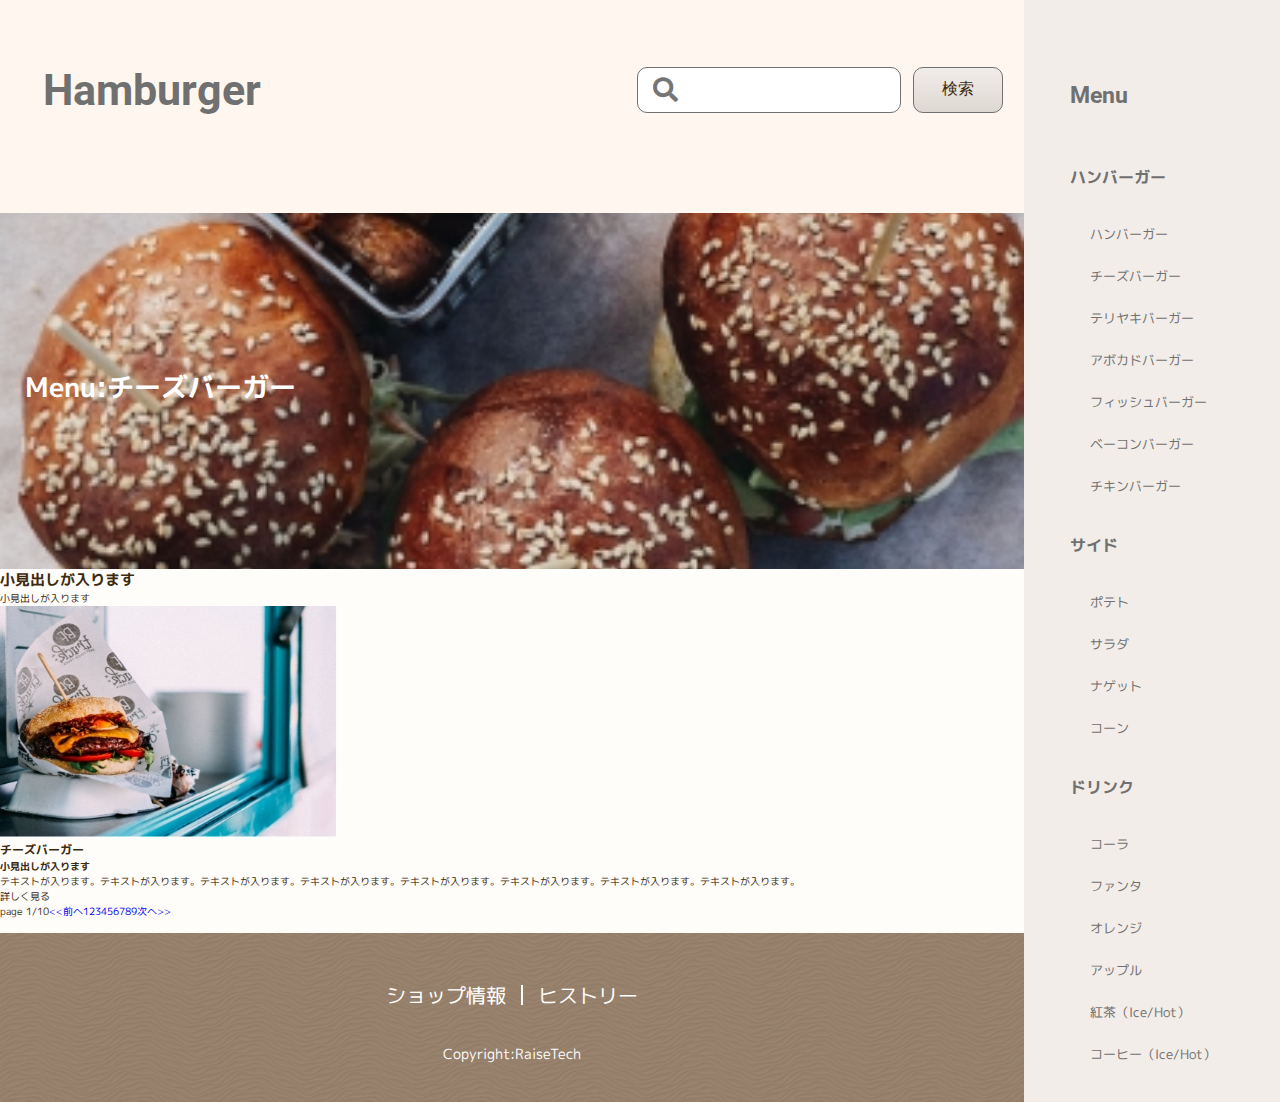
==== archive.html @ 94055959 "rename" ====
<!DOCTYPE html>
<html lang="ja">
<head>
  <meta charset="UTF-8">
  <meta name="viewport" content="width=device-width, initial-scale=1.0">
  <title>HAMBURGER SHOP</title>
  <meta name="description" content="沖縄の海を見ながら食べるハンバーガー。こだわりのバンズと野菜、肉本来の旨味を追求した究極のパティ。「おいしい」を「おいしい」で挟む幸せ。">
  <link href="https://fonts.googleapis.com/css2?family=M+PLUS+1p:wght@400;700&family=Roboto:wght@700&display=swap" rel="stylesheet">
  <link rel="stylesheet" href="https://use.fontawesome.com/releases/v5.15.4/css/all.css" rel="stylesheet">
  <link rel="stylesheet" href="/css/style.css">
</head>
<body class="archive l-body">
  <header class="l-header p-header">
    <button class="c-headline js-menubtn">Menu</button>
    <div class="c-wrapper">
      <h1 class="c-headline"><a class="c-link" href="#">Hamburger</a></h1>
      <form class="p-search" action="#" method="POST">
        <input class="c-searchbox--icon" type="search" name="search" placeholder="">
        <input class="c-btn--search" type="submit" name="submit" value="検索">
      </form><!-- /p-search -->
    </div>
  </header>
  <main class="l-main p-main">
    <div class="p-hero--archive">
      <h1 class="c-headline">Menu:<span>チーズバーガー</span></h1>
    </div><!-- /p-hero--home -->
    <article class="p-main__body--archive">
      <h2 class="p-main__body__headline">小見出しが入ります</h2>
      <p class="p-main__body__txt">小見出しが入ります</p>
      <ul class="p-archive">
        

        <!-- ----------------------------------カード構成の検討--------------------------------------------------- -->
        <li class="p-archive__list">
          <figure class="l-card p-card">
            <img src="/images/card.jpg" alt="チーズバーガー" class="c-img">
            <div class="p-card__body">
              <h3 class="p-card__body__headline">チーズバーガー</h3>
              <h4 class="p-card__body__subheadline">小見出しが入ります</h4>
              <figcaption class="p-card__body__txt">テキストが入ります。テキストが入ります。テキストが入ります。テキストが入ります。テキストが入ります。テキストが入ります。テキストが入ります。テキストが入ります。</figcaption>
            </div><!-- /p-card__body -->
            <button class="c-btn--detail">詳しく見る</button>
          </figure><!-- /l-card p-card -->
        </li><!-- /p-archive__list -->
        <!-- ---------------------------------/カード構成の検討--------------------------------------------------- -->


      </ul><!-- /p-archive -->


      <!-- --------------------------ページネーション構成の検討--------------------------------------------------- -->
      <ul class="c-pagination">
        <li class="c-pagination__current">page 1/10</li>
        <li class="c-pagination__list--mark"><a href="#" class="c-link"><<</a></li>
        <li class="c-pagination__list"><a href="#" class="c-link">前へ</a></li>
        <li class="c-pagination__list--number"><a href="#" class="c-link">1</a></li>
        <li class="c-pagination__list--number"><a href="#" class="c-link">2</a></li>
        <li class="c-pagination__list--number"><a href="#" class="c-link">3</a></li>
        <li class="c-pagination__list--number"><a href="#" class="c-link">4</a></li>
        <li class="c-pagination__list--number"><a href="#" class="c-link">5</a></li>
        <li class="c-pagination__list--number"><a href="#" class="c-link">6</a></li>
        <li class="c-pagination__list--number"><a href="#" class="c-link">7</a></li>
        <li class="c-pagination__list--number"><a href="#" class="c-link">8</a></li>
        <li class="c-pagination__list--number"><a href="#" class="c-link">9</a></li>
        <li class="c-pagination__list"><a href="#" class="c-link">次へ</a></li>
        <li class="c-pagination__list--mark"><a href="#" class="c-link">>></a></li>
      </ul><!-- /c-pagination -->
      <!-- -------------------------/ページネーション構成の検討--------------------------------------------------- -->


    </article><!-- /p-main__body--archive -->
  </main>
  <div class="c-overlay js-sidebar"></div>
  <aside class="l-sidebar p-sidebar js-sidebar">
    <button class="c-close js-menubtn"></button>
    <h2 class="c-headline">Menu</h2>
    <nav class="p-sidebar__nav">
      <ul class="p-gmenu">
        <li class="p-gmenu__list">
          <a class="c-link" href="#">ハンバーガー</a>
          <ul class="p-lmenu">
            <li class="p-lmenu__list"><a class="c-link" href="#">ハンバーガー</a></li>
            <li class="p-lmenu__list"><a class="c-link" href="#">チーズバーガー</a></li>
            <li class="p-lmenu__list"><a class="c-link" href="#">テリヤキバーガー</a></li>
            <li class="p-lmenu__list"><a class="c-link" href="#">アボカドバーガー</a></li>
            <li class="p-lmenu__list"><a class="c-link" href="#">フィッシュバーガー</a></li>
            <li class="p-lmenu__list"><a class="c-link" href="#">ベーコンバーガー</a></li>
            <li class="p-lmenu__list"><a class="c-link" href="#">チキンバーガー</a></li>
          </ul>
        </li><!-- /p-gmenu__list hamburger -->
        <li class="p-gmenu__list">
          <a class="c-link" href="#">サイド</a>
          <ul class="p-lmenu">
            <li class="p-lmenu__list"><a class="c-link" href="#">ポテト</a></li>
            <li class="p-lmenu__list"><a class="c-link" href="#">サラダ</a></li>
            <li class="p-lmenu__list"><a class="c-link" href="#">ナゲット</a></li>
            <li class="p-lmenu__list"><a class="c-link" href="#">コーン</a></li>
          </ul>
        </li><!-- /p-gmenu__list side menu -->
        <li class="p-gmenu__list">
          <a class="c-link" href="#">ドリンク</a>
          <ul class="p-lmenu">
            <li class="p-lmenu__list"><a class="c-link" href="#">コーラ</a></li>
            <li class="p-lmenu__list"><a class="c-link" href="#">ファンタ</a></li>
            <li class="p-lmenu__list"><a class="c-link" href="#">オレンジ</a></li>
            <li class="p-lmenu__list"><a class="c-link" href="#">アップル</a></li>
            <li class="p-lmenu__list"><a class="c-link" href="#">紅茶（Ice/Hot）</a></li>
            <li class="p-lmenu__list"><a class="c-link" href="#">コーヒー（Ice/Hot）</a></li>
          </ul>
        </li><!-- /p-gmenu__list drink -->
      </ul>
    </nav>
  </aside><!-- /l-sidebar p-sidebar -->
  <footer class="l-footer p-footer">
    <ul class="p-footer__menu">
      <li class="p-footer__menu__list"><a class="c-link" href="#">ショップ情報</a></li>
      <span class="c-line--vertical"></span>
      <li class="p-footer__menu__list"><a class="c-link" href="#">ヒストリー</a></li>
    </ul>
    <p class="c-copyright">Copyright:RaiseTech</p>
  </footer>
  <script src="/js/jquery.min.js"></script>
  <script src="/js/sidebar.js"></script>
</body>
</html>
---- css/style.css ----
@charset "UTF-8";
/* reset.scss */
/*!
 * ress.css • v4.0.0
 * MIT License
 * github.com/filipelinhares/ress
 */
/* # =================================================================
   # Global selectors
   # ================================================================= */
html {
  box-sizing: border-box;
  -webkit-text-size-adjust: 100%;
  /* Prevent adjustments of font size after orientation changes in iOS */
  word-break: normal;
  tab-size: 4;
}

*,
::before,
::after {
  background-repeat: no-repeat;
  /* Set `background-repeat: no-repeat` to all elements and pseudo elements */
  box-sizing: inherit;
}

::before,
::after {
  text-decoration: inherit;
  /* Inherit text-decoration and vertical align to ::before and ::after pseudo elements */
  vertical-align: inherit;
}

* {
  padding: 0;
  /* Reset `padding` and `margin` of all elements */
  margin: 0;
}

/* # =================================================================
     # General elements
     # ================================================================= */
hr {
  overflow: visible;
  /* Show the overflow in Edge and IE */
  height: 0;
  /* Add the correct box sizing in Firefox */
  color: inherit;
  /* Correct border color in Firefox. */
}

details,
main {
  display: block;
  /* Render the `main` element consistently in IE. */
}

summary {
  display: list-item;
  /* Add the correct display in all browsers */
}

small {
  font-size: 80%;
  /* Set font-size to 80% in `small` elements */
}

[hidden] {
  display: none;
  /* Add the correct display in IE */
}

abbr[title] {
  border-bottom: none;
  /* Remove the bottom border in Chrome 57 */
  /* Add the correct text decoration in Chrome, Edge, IE, Opera, and Safari */
  text-decoration: underline;
  text-decoration: underline dotted;
}

a {
  background-color: transparent;
  /* Remove the gray background on active links in IE 10 */
}

a:active,
a:hover {
  outline-width: 0;
  /* Remove the outline when hovering in all browsers */
}

code,
kbd,
pre,
samp {
  font-family: monospace, monospace;
  /* Specify the font family of code elements */
}

pre {
  font-size: 1em;
  /* Correct the odd `em` font sizing in all browsers */
}

b,
strong {
  font-weight: bolder;
  /* Add the correct font weight in Chrome, Edge, and Safari */
}

/* https://gist.github.com/unruthless/413930 */
sub,
sup {
  font-size: 75%;
  line-height: 0;
  position: relative;
  vertical-align: baseline;
}

sub {
  bottom: -0.25em;
}

sup {
  top: -0.5em;
}

table {
  border-color: inherit;
  /* Correct border color in all Chrome, Edge, and Safari. */
  text-indent: 0;
  /* Remove text indentation in Chrome, Edge, and Safari */
}

/* # =================================================================
     # Forms
     # ================================================================= */
input {
  border-radius: 0;
}

/* Replace pointer cursor in disabled elements */
[disabled] {
  cursor: default;
}

[type='number']::-webkit-inner-spin-button,
[type='number']::-webkit-outer-spin-button {
  height: auto;
  /* Correct the cursor style of increment and decrement buttons in Chrome */
}

[type='search'] {
  -webkit-appearance: textfield;
  /* Correct the odd appearance in Chrome and Safari */
  outline-offset: -2px;
  /* Correct the outline style in Safari */
}

[type='search']::-webkit-search-decoration {
  -webkit-appearance: none;
  /* Remove the inner padding in Chrome and Safari on macOS */
}

textarea {
  overflow: auto;
  /* Internet Explorer 11+ */
  resize: vertical;
  /* Specify textarea resizability */
}

button,
input,
optgroup,
select,
textarea {
  font: inherit;
  /* Specify font inheritance of form elements */
}

optgroup {
  font-weight: bold;
  /* Restore the font weight unset by the previous rule */
}

button {
  overflow: visible;
  /* Address `overflow` set to `hidden` in IE 8/9/10/11 */
}

button,
select {
  text-transform: none;
  /* Firefox 40+, Internet Explorer 11- */
}

/* Apply cursor pointer to button elements */
button,
[type='button'],
[type='reset'],
[type='submit'],
[role='button'] {
  cursor: pointer;
  color: inherit;
}

/* Remove inner padding and border in Firefox 4+ */
button::-moz-focus-inner,
[type='button']::-moz-focus-inner,
[type='reset']::-moz-focus-inner,
[type='submit']::-moz-focus-inner {
  border-style: none;
  padding: 0;
}

/* Replace focus style removed in the border reset above */
button:-moz-focusring,
[type='button']::-moz-focus-inner,
[type='reset']::-moz-focus-inner,
[type='submit']::-moz-focus-inner {
  outline: 1px dotted ButtonText;
}

button,
html [type='button'],
[type='reset'],
[type='submit'] {
  -webkit-appearance: button;
  /* Correct the inability to style clickable types in iOS */
}

/* Remove the default button styling in all browsers */
button,
input,
select,
textarea {
  background-color: transparent;
  border-style: none;
}

a:focus,
button:focus,
input:focus,
select:focus,
textarea:focus {
  outline-width: 0;
}

/* Style select like a standard input */
select {
  -moz-appearance: none;
  /* Firefox 36+ */
  -webkit-appearance: none;
  /* Chrome 41+ */
}

select::-ms-expand {
  display: none;
  /* Internet Explorer 11+ */
}

select::-ms-value {
  color: currentColor;
  /* Internet Explorer 11+ */
}

legend {
  border: 0;
  /* Correct `color` not being inherited in IE 8/9/10/11 */
  color: inherit;
  /* Correct the color inheritance from `fieldset` elements in IE */
  display: table;
  /* Correct the text wrapping in Edge and IE */
  max-width: 100%;
  /* Correct the text wrapping in Edge and IE */
  white-space: normal;
  /* Correct the text wrapping in Edge and IE */
  max-width: 100%;
  /* Correct the text wrapping in Edge 18- and IE */
}

::-webkit-file-upload-button {
  /* Correct the inability to style clickable types in iOS and Safari */
  -webkit-appearance: button;
  color: inherit;
  font: inherit;
  /* Change font properties to `inherit` in Chrome and Safari */
}

/* # =================================================================
     # Specify media element style
     # ================================================================= */
img {
  border-style: none;
  /* Remove border when inside `a` element in IE 8/9/10 */
}

/* Add the correct vertical alignment in Chrome, Firefox, and Opera */
progress {
  vertical-align: baseline;
}

/* # =================================================================
     # Accessibility
     # ================================================================= */
/* Specify the progress cursor of updating elements */
[aria-busy='true'] {
  cursor: progress;
}

/* Specify the pointer cursor of trigger elements */
[aria-controls] {
  cursor: pointer;
}

/* Specify the unstyled cursor of disabled, not-editable, or otherwise inoperable elements */
[aria-disabled='true'] {
  cursor: default;
}

/* variable.scss */
/* フォント　書体 */
/* フォント　太さ*/
/* フォント　サイズ */
/* カラー */
/* レスポンシブ設定　ブレークポイント */
/* レスポンシブ設定　スマホ最小幅　PC最大幅 */
/* レスポンシブ設定　リキッドレイアウト用 */
/* レイアウト　幅*/
/* 線　コンポーネント */
/* mixin.scss */
/* フォントサイズ設定　簡易化 */
/* レスポンシブ設定 */
/* base.scss */
html {
  font-size: 62.5%;
}

body {
  color: #3C2A10;
  font-family: "M PLUS 1p", sans-serif;
  font-weight: 400;
  overflow-x: hidden;
}

a {
  text-decoration: none;
}

li {
  list-style: none;
}

/* グリッド　レイアウト */
.l-body {
  display: grid;
  grid-template-rows: auto auto auto;
  grid-template-columns: minmax(375px, 100vw);
}

@media screen and (min-width: 768px) {
  .l-body {
    grid-template-columns: 100vw;
  }
}

@media screen and (min-width: 1201px) {
  .l-body {
    grid-template-columns: 80vw 20vw;
  }
}

/* ヘッダー　レイアウト */
.l-header {
  grid-row: 1/2;
  grid-column: 1/2;
}

/* メイン　レイアウト */
.l-main {
  grid-row: 2/3;
  grid-column: 1/2;
}

/* サイドバー　レイアウト */
@media screen and (min-width: 1201px) {
  .l-sidebar {
    grid-row: 1/4;
    grid-column: 2/3;
  }
}

/* フッター　レイアウト */
.l-footer {
  grid-row: 3/4;
  grid-column: 1/2;
}

/* レイアウト　コンポーネント */
.c-layout, .c-layout--2column {
  display: grid;
}

.c-layout--2column {
  grid-template-rows: 1fr 1fr;
  grid-template-columns: auto;
}

@media screen and (min-width: 768px) {
  .c-layout--2column {
    grid-template-rows: auto;
    grid-template-columns: 1fr 1fr;
  }
}

/* クローズボタン */
.c-close {
  width: 32px;
  height: 32px;
}

.c-close::before, .c-close::after {
  content: "";
  width: 32px;
  height: 4px;
  background-color: #707070;
  display: block;
  position: absolute;
}

.c-close::before {
  transform: rotate(45deg);
}

.c-close::after {
  transform: rotate(-45deg);
}

/* ボタン　コンポーネント */
.c-btn, .c-btn--search {
  border-radius: 10px;
  border: 1px solid #707070;
  display: block;
}

.c-btn--search {
  height: 46px;
  background: linear-gradient(#f2ede9 0%, #ded8d3 100%);
}

/* ヘッドライン　コンポーネント */
.c-headline, .c-headline--underline {
  font-weight: 700;
}

.c-headline--underline::after {
  content: "";
  background-color: #fff;
  display: block;
}

/* 検索フォーム入力エリア コンポーネント*/
.c-searchbox, .c-searchbox--icon {
  height: 46px;
  border-radius: 10px;
  background: #fff;
  border: 1px solid #707070;
  display: block;
}

.c-searchbox--icon {
  content: \f002;
  font-family: "Font Awesome 5 Free";
  font-weight: 700;
  font-size: 25px;
  padding-left: 15px;
}

/* link コンポーネント */
.c-link--block {
  display: block;
}

.c-link--inlineblock {
  display: inline-block;
}

/* 定義リスト　コンポーネント */
.c-definition__headline {
  font-weight: 700;
}

.c-definition__description {
  word-wrap: break-word;
}

/* 地図　コンポーネント */
.c-map {
  width: 100%;
  height: 100%;
}

/* 線　コンポーネント */
.c-line, .c-line--vertical {
  background-color: #fff;
}

.c-line--vertical {
  width: 2px;
  height: 20px;
}

/* コピーライト　コンポーネント */
.c-copyright {
  color: #fff;
  font-size: 1.4rem;
}

/* ページネーション　コンポーネント */
.c-pagination {
  display: flex;
}

/* ヘッダー プロジェクト */
.p-header {
  background-color: #FFF7EF;
  font-family: "Roboto", sans-serif;
}

@media screen and (min-width: 1201px) {
  .p-header {
    padding-top: calc(67 * clamp(375px, 100vw, 1920px) / 1920);
    padding-right: calc(31 * clamp(375px, 100vw, 1920px) / 1920);
    padding-bottom: calc(66 * clamp(375px, 100vw, 1920px) / 1920);
    padding-left: calc(65 * clamp(375px, 100vw, 1920px) / 1920);
  }
}

.p-header > .c-headline, .p-header > .c-headline--underline {
  color: #707070;
  display: block;
  margin: 0 0 0 auto;
  position: relative;
  top: 14px;
  right: 16px;
  font-size: 2rem;
}

.p-header > .c-headline:hover, .p-header > .c-headline--underline:hover {
  color: silver;
}

@media screen and (min-width: 768px) {
  .p-header > .c-headline, .p-header > .c-headline--underline {
    font-size: 3.4rem;
    top: 18px;
    right: 26px;
  }
}

@media screen and (min-width: 1201px) {
  .p-header > .c-headline, .p-header > .c-headline--underline {
    display: none;
  }
}

.p-header .c-wrapper {
  display: flex;
  flex-direction: column;
  align-items: center;
  padding: 20px 0 40px;
}

@media screen and (min-width: 1201px) {
  .p-header .c-wrapper {
    flex-direction: row;
    justify-content: space-between;
  }
}

.p-header .c-wrapper .c-headline .c-link, .p-header .c-wrapper .c-headline--underline .c-link {
  color: #707070;
  font-size: 4rem;
}

.p-header .c-wrapper .c-headline .c-link:hover, .p-header .c-wrapper .c-headline--underline .c-link:hover {
  color: silver;
}

@media screen and (min-width: 1201px) {
  .p-header .c-wrapper .c-headline .c-link, .p-header .c-wrapper .c-headline--underline .c-link {
    font-size: calc(64 * clamp(375px, 100vw, 1920px) / 1920);
  }
}

/* 検索フォーム　プロジェクト */
.p-search {
  display: flex;
}

.p-search .c-searchbox, .p-search .c-searchbox--icon {
  width: 230px;
}

@media screen and (min-width: 768px) {
  .p-search .c-searchbox, .p-search .c-searchbox--icon {
    width: 396px;
  }
}

@media screen and (min-width: 1201px) {
  .p-search .c-searchbox, .p-search .c-searchbox--icon {
    width: calc(396 * clamp(375px, 100vw, 1920px) / 1920);
  }
}

.p-search .c-btn--search {
  width: 78px;
  font-size: 16px;
}

.p-search .c-btn--search:active {
  color: #fff;
  background: #707070;
}

@media screen and (min-width: 768px) {
  .p-search .c-btn--search {
    width: 136px;
  }
}

@media screen and (min-width: 1201px) {
  .p-search .c-btn--search {
    width: calc(136 * clamp(375px, 100vw, 1920px) / 1920);
  }
}

/* メニューボタンでのサイドバースライド　プロジェクト */
body.is-open {
  position: fixed;
}

.c-overlay.is-open {
  height: 100%;
  width: 100%;
  background: rgba(0, 0, 0, 0.5);
  position: absolute;
  z-index: 2000;
}

@media screen and (min-width: 1201px) {
  .c-overlay.is-open {
    display: none;
  }
}

.p-sidebar.is-open {
  transition: .5s;
  z-index: 2100;
  height: 100vh;
  overflow-y: auto;
  left: 13vw;
}

@media screen and (min-width: 768px) {
  .p-sidebar.is-open {
    left: 56vw;
  }
}

/* メイン　プロジェクト */
.p-main {
  background-color: #FFFDFA;
}

/* ヒーロー　プロジェクト */
.p-hero, .p-hero--home, .p-hero--archive {
  display: flex;
  align-items: center;
  padding-left: 25px;
  /* ページ毎の設定 */
  /* ページ毎の設定 */
}

.p-hero .c-headline, .p-hero--home .c-headline, .p-hero--archive .c-headline, .p-hero .c-headline--underline, .p-hero--home .c-headline--underline, .p-hero--archive .c-headline--underline {
  color: #fff;
  font-size: 3.6rem;
}

@media screen and (min-width: 1201px) {
  .p-hero .c-headline, .p-hero--home .c-headline, .p-hero--archive .c-headline, .p-hero .c-headline--underline, .p-hero--home .c-headline--underline, .p-hero--archive .c-headline--underline {
    font-size: calc(40 * clamp(375px, 100vw, 1920px) / 1920);
  }
}

.p-hero--home {
  background-image: url(/images/hero--home.jpg);
  background-size: cover;
  background-position: center;
  padding-top: 119px;
  padding-bottom: 115px;
}

@media screen and (min-width: 1201px) {
  .p-hero--home {
    padding-top: calc(231 * clamp(375px, 100vw, 1920px) / 1920);
    padding-bottom: calc(243 * clamp(375px, 100vw, 1920px) / 1920);
  }
}

.p-hero--archive {
  background-image: url(/images/hero--archive.jpg);
  background-size: cover;
  background-position: center;
  padding-top: 119px;
  padding-bottom: 115px;
}

@media screen and (min-width: 1201px) {
  .p-hero--archive {
    padding-top: calc(231 * clamp(375px, 100vw, 1920px) / 1920);
    padding-bottom: calc(243 * clamp(375px, 100vw, 1920px) / 1920);
  }
}

/* 提供サービス　プロジェクト */
.p-service {
  row-gap: calc(20 * clamp(375px, 100vw, 1920px) / 375);
  padding-top: calc(20 * clamp(375px, 100vw, 1920px) / 375);
  padding-left: calc(20 * clamp(375px, 100vw, 1920px) / 375);
  padding-bottom: calc(49 * clamp(375px, 100vw, 1920px) / 375);
  padding-right: calc(20 * clamp(375px, 100vw, 1920px) / 375);
}

@media screen and (min-width: 768px) {
  .p-service {
    column-gap: calc(41 * clamp(375px, 100vw, 1920px) / 834);
    padding: calc(40 * clamp(375px, 100vw, 1920px) / 834);
  }
}

@media screen and (min-width: 1201px) {
  .p-service {
    column-gap: calc(80 * clamp(375px, 100vw, 1920px) / 1920);
    padding-top: calc(120 * clamp(375px, 100vw, 1920px) / 1920);
    padding-left: calc(112 * clamp(375px, 100vw, 1920px) / 1920);
    padding-bottom: calc(131 * clamp(375px, 100vw, 1920px) / 1920);
    padding-right: calc(111 * clamp(375px, 100vw, 1920px) / 1920);
  }
}

.p-service__list, .p-service__list--left, .p-service__list--right {
  background-size: cover;
  position: relative;
  padding-top: calc(11 * clamp(375px, 100vw, 1920px) / 375);
  padding-left: calc(10 * clamp(375px, 100vw, 1920px) / 375);
  padding-bottom: calc(10 * clamp(375px, 100vw, 1920px) / 375);
  padding-right: calc(10 * clamp(375px, 100vw, 1920px) / 375);
}

.p-service__list:hover, .p-service__list--left:hover, .p-service__list--right:hover {
  opacity: 0.6;
}

@media screen and (min-width: 768px) {
  .p-service__list, .p-service__list--left, .p-service__list--right {
    padding-top: calc(12 * clamp(375px, 100vw, 1920px) / 834);
    padding-left: calc(11 * clamp(375px, 100vw, 1920px) / 834);
    padding-bottom: calc(11 * clamp(375px, 100vw, 1920px) / 834);
    padding-right: calc(11 * clamp(375px, 100vw, 1920px) / 834);
  }
}

@media screen and (min-width: 1201px) {
  .p-service__list, .p-service__list--left, .p-service__list--right {
    padding-top: calc(20 * clamp(375px, 100vw, 1920px) / 1920);
    padding-left: calc(20 * clamp(375px, 100vw, 1920px) / 1920);
    padding-bottom: calc(20 * clamp(375px, 100vw, 1920px) / 1920);
    padding-right: calc(19 * clamp(375px, 100vw, 1920px) / 1920);
  }
}

.p-service__list--left {
  background-image: url(/images/service__list--left.jpg);
}

.p-service__list--right {
  background-image: url(/images/service__list--right.jpg);
}

.p-service__list__innner {
  position: absolute;
  z-index: 500;
  top: 0;
  left: 0;
  display: flex;
  flex-direction: column;
  justify-content: space-between;
}

.p-service__list .c-link--block, .p-service__list--left .c-link--block, .p-service__list--right .c-link--block {
  position: absolute;
  z-index: 600;
  top: 0;
  left: 0;
  width: 100%;
  height: 100%;
}

.p-service__list .c-headline--underline, .p-service__list--left .c-headline--underline, .p-service__list--right .c-headline--underline {
  color: #fff;
  font-family: "Roboto", sans-serif;
  font-size: calc(41 * clamp(375px, 100vw, 1920px) / 375);
}

.p-service__list .c-headline--underline::after, .p-service__list--left .c-headline--underline::after, .p-service__list--right .c-headline--underline::after {
  width: calc(35 * clamp(375px, 100vw, 1920px) / 375);
  height: 4px;
  margin-top: calc(19.3 * clamp(375px, 100vw, 1920px) / 375);
}

@media screen and (min-width: 768px) {
  .p-service__list .c-headline--underline, .p-service__list--left .c-headline--underline, .p-service__list--right .c-headline--underline {
    font-size: calc(44 * clamp(375px, 100vw, 1920px) / 834);
  }
  .p-service__list .c-headline--underline::after, .p-service__list--left .c-headline--underline::after, .p-service__list--right .c-headline--underline::after {
    width: calc(40 * clamp(375px, 100vw, 1920px) / 834);
    margin-top: calc(19.5 * clamp(375px, 100vw, 1920px) / 834);
  }
}

@media screen and (min-width: 1201px) {
  .p-service__list .c-headline--underline, .p-service__list--left .c-headline--underline, .p-service__list--right .c-headline--underline {
    font-size: calc(80 * clamp(375px, 100vw, 1920px) / 1920);
  }
  .p-service__list .c-headline--underline::after, .p-service__list--left .c-headline--underline::after, .p-service__list--right .c-headline--underline::after {
    width: calc(70 * clamp(375px, 100vw, 1920px) / 1920);
    margin-top: calc(30.5 * clamp(375px, 100vw, 1920px) / 1920);
  }
}

.p-service__list .c-definition, .p-service__list--left .c-definition, .p-service__list--right .c-definition {
  background: #fff;
  opacity: 0.8;
  padding: 19px 14px 23px 10px;
}

@media screen and (min-width: 768px) {
  .p-service__list .c-definition, .p-service__list--left .c-definition, .p-service__list--right .c-definition {
    padding: 20px 15px 22px 11px;
  }
}

@media screen and (min-width: 1201px) {
  .p-service__list .c-definition, .p-service__list--left .c-definition, .p-service__list--right .c-definition {
    padding: 17px 25px 22px 19px;
  }
}

.p-service__list .c-definition__headline, .p-service__list--left .c-definition__headline, .p-service__list--right .c-definition__headline {
  font-size: calc(22 * clamp(375px, 100vw, 1920px) / 375);
}

@media screen and (min-width: 768px) {
  .p-service__list .c-definition__headline, .p-service__list--left .c-definition__headline, .p-service__list--right .c-definition__headline {
    font-size: calc(24 * clamp(375px, 100vw, 1920px) / 834);
  }
}

@media screen and (min-width: 1201px) {
  .p-service__list .c-definition__headline, .p-service__list--left .c-definition__headline, .p-service__list--right .c-definition__headline {
    font-size: calc(24 * clamp(375px, 100vw, 1920px) / 1920);
  }
}

.p-service__list .c-definition__description, .p-service__list--left .c-definition__description, .p-service__list--right .c-definition__description {
  font-size: calc(16 * clamp(375px, 100vw, 1920px) / 375);
}

@media screen and (min-width: 768px) {
  .p-service__list .c-definition__description, .p-service__list--left .c-definition__description, .p-service__list--right .c-definition__description {
    font-size: calc(16 * clamp(375px, 100vw, 1920px) / 834);
  }
}

@media screen and (min-width: 1201px) {
  .p-service__list .c-definition__description, .p-service__list--left .c-definition__description, .p-service__list--right .c-definition__description {
    font-size: calc(16 * clamp(375px, 100vw, 1920px) / 1920);
  }
}

/* 住所　プロジェクト */
.p-info {
  background: #000;
  position: relative;
}

.p-info .c-map {
  position: absolute;
  z-index: 500;
  top: 0;
  left: 0;
  opacity: 0.6;
}

.p-info .c-definition {
  position: relative;
  z-index: 600;
  background-color: rgba(0, 0, 0, 0.29);
  padding: 40px 40px 51px 42px;
  pointer-events: none;
}

@media screen and (min-width: 768px) {
  .p-info .c-definition {
    padding: 40px 29px 39px 42px;
  }
}

@media screen and (min-width: 1201px) {
  .p-info .c-definition {
    width: 61%;
    padding-top: calc(83 * clamp(375px, 100vw, 1920px) / 1920);
    padding-left: calc(134 * clamp(375px, 100vw, 1920px) / 1920);
    padding-bottom: calc(40 * clamp(375px, 100vw, 1920px) / 1920);
    padding-right: calc(119 * clamp(375px, 100vw, 1920px) / 1920);
  }
}

.p-info .c-definition__description {
  color: #fff;
  font-size: 1.4rem;
}

@media screen and (min-width: 1201px) {
  .p-info .c-definition__description {
    font-size: calc(16 * clamp(375px, 100vw, 1920px) / 1920);
  }
}

.p-info .c-headline--underline {
  color: #fff;
  font-size: 3rem;
}

.p-info .c-headline--underline::after {
  width: 75px;
  height: 2px;
  margin-top: 20px;
  margin-bottom: 20px;
}

@media screen and (min-width: 1201px) {
  .p-info .c-headline--underline {
    font-size: calc(36 * clamp(375px, 100vw, 1920px) / 1920);
  }
  .p-info .c-headline--underline::after {
    width: calc(75 * clamp(375px, 100vw, 1920px) / 1920);
    margin-top: calc(55.5 * clamp(375px, 100vw, 1920px) / 1920);
    margin-bottom: calc(63.5 * clamp(375px, 100vw, 1920px) / 1920);
  }
}

/* アーカイブ　プロジェクト */
/* カード　プロジェクト */
/* サイドバー　プロジェクト */
.p-sidebar {
  width: 87vw;
  background-color: #F2EDE9;
  padding-top: 212px;
  padding-left: 46px;
  position: fixed;
  left: 100%;
}

@media screen and (min-width: 768px) {
  .p-sidebar {
    width: 44vw;
  }
}

@media screen and (min-width: 1201px) {
  .p-sidebar {
    padding-top: 82px;
    width: 100%;
    position: static;
    left: inherit;
  }
}

.p-sidebar .c-close {
  position: absolute;
  top: 25px;
  right: 17px;
}

@media screen and (min-width: 1201px) {
  .p-sidebar .c-close {
    display: none;
  }
}

.p-sidebar .c-headline, .p-sidebar .c-headline--underline {
  color: #707070;
  font-family: "Roboto", sans-serif;
  font-size: 3.4rem;
  display: none;
}

@media screen and (min-width: 1201px) {
  .p-sidebar .c-headline, .p-sidebar .c-headline--underline {
    display: block;
  }
}

@media screen and (min-width: 1201px) and (min-width: 1201px) {
  .p-sidebar .c-headline, .p-sidebar .c-headline--underline {
    font-size: calc(34 * clamp(375px, 100vw, 1920px) / 1920);
  }
}

/* グローバルメニュー プロジェクト */
.p-gmenu__list > .c-link {
  color: #707070;
  font-weight: 700;
  font-size: 2.4rem;
}

.p-gmenu__list > .c-link:hover {
  color: silver;
}

@media screen and (min-width: 1201px) {
  .p-gmenu__list > .c-link {
    font-size: calc(24 * clamp(375px, 100vw, 1920px) / 1920);
  }
}

/* ローカルメニュー プロジェクト */
.p-lmenu {
  padding: 36px 0 38px 20px;
}

.p-lmenu__list .c-link {
  color: #707070;
  font-size: 2rem;
}

.p-lmenu__list .c-link:hover {
  color: silver;
}

@media screen and (min-width: 1201px) {
  .p-lmenu__list .c-link {
    font-size: calc(20 * clamp(375px, 100vw, 1920px) / 1920);
  }
}

/* フッター プロジェクト */
.p-footer {
  background-image: url(/images/footer.png);
  background-size: cover;
  display: flex;
  flex-direction: column;
  align-items: center;
  justify-content: center;
  padding: 40px 0 30px;
}

.p-footer__menu {
  display: flex;
  align-items: center;
  justify-content: center;
}

.p-footer__menu__list .c-link {
  color: #fff;
  font-size: 2rem;
}

.p-footer__menu__list .c-link:hover {
  color: silver;
}

/* 隣接セレクタ マージントップ ユーティリティ */
.p-footer__menu + .c-copyright {
  margin-top: 34px;
}

.c-headline + .p-search, .c-headline--underline + .p-search {
  margin-top: 38px;
}

@media screen and (min-width: 1201px) {
  .c-headline + .p-search, .c-headline--underline + .p-search {
    margin-top: 0;
  }
}

.p-lmenu__list + .p-lmenu__list {
  margin-top: 23px;
}

@media screen and (min-width: 1201px) {
  .c-headline + .p-sidebar__nav, .c-headline--underline + .p-sidebar__nav {
    margin-top: calc(85 * clamp(375px, 100vw, 1920px) / 1920);
  }
}

.c-definition__headline + .c-definition__description {
  margin-top: 20px;
}

@media screen and (min-width: 1201px) {
  .c-definition__headline + .c-definition__description {
    margin-top: 26px;
  }
}

.c-definition + .c-definition {
  margin-top: 10px;
}

@media screen and (min-width: 1201px) {
  .c-definition + .c-definition {
    margin-top: 20px;
  }
}

.c-headline--underline + .c-wrapper {
  margin-top: 211.7px;
}

@media screen and (min-width: 768px) {
  .c-headline--underline + .c-wrapper {
    margin-top: calc(224.4 * clamp(375px, 100vw, 1920px) / 834);
  }
}

@media screen and (min-width: 1201px) {
  .c-headline--underline + .c-wrapper {
    margin-top: calc(644.5 * clamp(375px, 100vw, 1920px) / 1920);
  }
}

/*
.c-headline + .p-sidebar__nav {
  @include mq (pc) {
    margin-top: 85px;
  }
} */
/* 隣接セレクタ マージンレフト ユーティリティ */
.p-footer__menu__list + .c-line, .p-footer__menu__list + .c-line--vertical {
  margin-left: 15px;
}

.c-line + .p-footer__menu__list, .c-line--vertical + .p-footer__menu__list {
  margin-left: 15px;
}

.c-searchbox + .c-btn--search, .c-searchbox--icon + .c-btn--search {
  margin-left: 12px;
}
/*# sourceMappingURL=style.css.map */
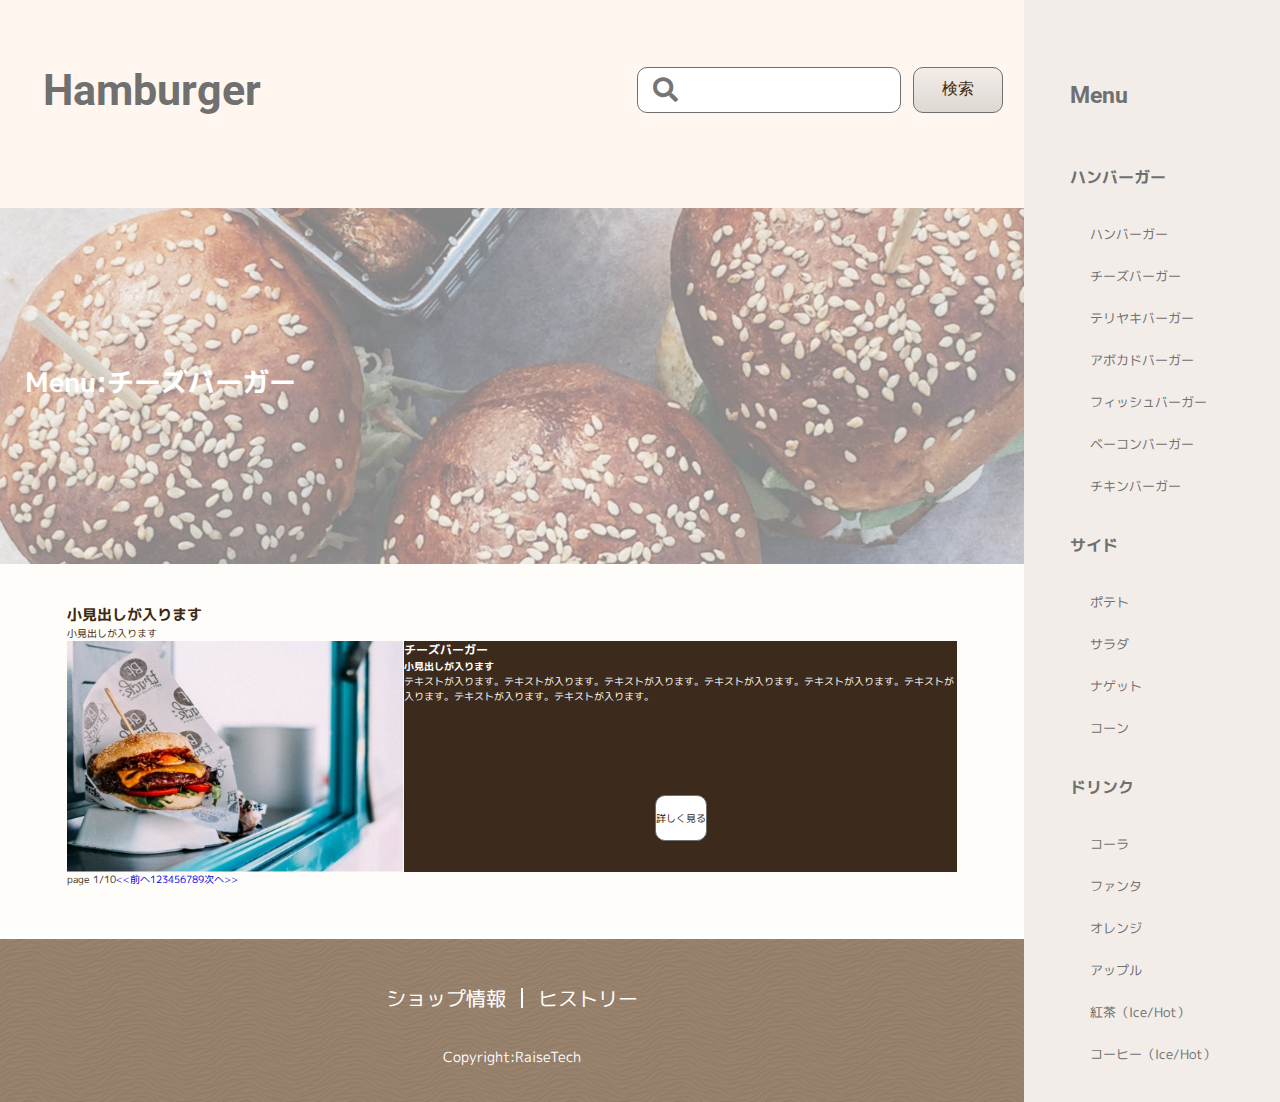
==== commit f0fea7dd: "archive card" ====
--- a/archive.html
+++ b/archive.html
@@ -33,13 +33,15 @@
         <!-- ----------------------------------カード構成の検討--------------------------------------------------- -->
         <li class="p-archive__list">
           <figure class="l-card p-card">
-            <img src="/images/card.jpg" alt="チーズバーガー" class="c-img">
-            <div class="p-card__body">
+            <img src="/images/card.jpg" alt="チーズバーガー" class="l-card__img c-img">
+            <div class="l-card__body p-card__body">
               <h3 class="p-card__body__headline">チーズバーガー</h3>
               <h4 class="p-card__body__subheadline">小見出しが入ります</h4>
               <figcaption class="p-card__body__txt">テキストが入ります。テキストが入ります。テキストが入ります。テキストが入ります。テキストが入ります。テキストが入ります。テキストが入ります。テキストが入ります。</figcaption>
-            </div><!-- /p-card__body -->
-            <button class="c-btn--detail">詳しく見る</button>
+            </div><!-- /l-card__body p-card__body -->
+            <div class="l-card__detail p-card__detail">
+              <button class="c-btn--detail">詳しく見る</button>
+            </div><!-- /l-card__detail p-card__detail -->
           </figure><!-- /l-card p-card -->
         </li><!-- /p-archive__list -->
         <!-- ---------------------------------/カード構成の検討--------------------------------------------------- -->
--- a/css/style.css
+++ b/css/style.css
@@ -396,6 +396,47 @@
   grid-column: 1/2;
 }
 
+/* カード　レイアウト */
+.l-card {
+  display: grid;
+  grid-template-rows: auto auto auto;
+  grid-template-columns: auto;
+}
+
+.l-card__img {
+  grid-row: 1/2;
+  grid-column: 1/2;
+}
+
+.l-card__body {
+  grid-row: 2/3;
+  grid-column: 1/2;
+}
+
+.l-card__detail {
+  grid-row: 3/4;
+  grid-column: 1/2;
+}
+
+@media screen and (min-width: 768px) {
+  .l-card {
+    grid-template-rows: auto auto;
+    grid-template-columns: auto auto;
+  }
+  .l-card__img {
+    grid-row: 1/3;
+    grid-column: 1/2;
+  }
+  .l-card__body {
+    grid-row: 1/2;
+    grid-column: 2/3;
+  }
+  .l-card__detail {
+    grid-row: 2/3;
+    grid-column: 2/3;
+  }
+}
+
 /* レイアウト　コンポーネント */
 .c-layout, .c-layout--2column {
   display: grid;
@@ -437,15 +478,22 @@
 }
 
 /* ボタン　コンポーネント */
-.c-btn, .c-btn--search {
+.c-btn, .c-btn--search, .c-btn--detail {
+  display: block;
+}
+
+.c-btn--search {
   border-radius: 10px;
   border: 1px solid #707070;
-  display: block;
-}
-
-.c-btn--search {
   height: 46px;
   background: linear-gradient(#f2ede9 0%, #ded8d3 100%);
+}
+
+.c-btn--detail {
+  border-radius: 10px;
+  border: 1px solid #707070;
+  height: 46px;
+  background: #fff;
 }
 
 /* ヘッドライン　コンポーネント */
@@ -670,8 +718,33 @@
 }
 
 /* メイン　プロジェクト */
-.p-main {
+.p-main__body, .p-main__body--archive {
   background-color: #FFFDFA;
+}
+
+.p-main__body--archive {
+  padding-top: calc(30 * clamp(375px, 100vw, 1920px) / 375);
+  padding-right: calc(18 * clamp(375px, 100vw, 1920px) / 375);
+  padding-bottom: calc(30 * clamp(375px, 100vw, 1920px) / 375);
+  padding-left: calc(22 * clamp(375px, 100vw, 1920px) / 375);
+}
+
+@media screen and (min-width: 768px) {
+  .p-main__body--archive {
+    padding-top: calc(36 * clamp(375px, 100vw, 1920px) / 375);
+    padding-right: calc(35 * clamp(375px, 100vw, 1920px) / 375);
+    padding-bottom: calc(30 * clamp(375px, 100vw, 1920px) / 375);
+    padding-left: calc(42 * clamp(375px, 100vw, 1920px) / 375);
+  }
+}
+
+@media screen and (min-width: 1201px) {
+  .p-main__body--archive {
+    padding-top: calc(60 * clamp(375px, 100vw, 1920px) / 1920);
+    padding-right: calc(100 * clamp(375px, 100vw, 1920px) / 1920);
+    padding-bottom: calc(64 * clamp(375px, 100vw, 1920px) / 1920);
+    padding-left: calc(100 * clamp(375px, 100vw, 1920px) / 1920);
+  }
 }
 
 /* ヒーロー　プロジェクト */
@@ -711,7 +784,6 @@
 
 .p-hero--archive {
   background-image: url(/images/hero--archive.jpg);
-  background-size: cover;
   background-position: center;
   padding-top: 119px;
   padding-bottom: 115px;
@@ -728,9 +800,9 @@
 .p-service {
   row-gap: calc(20 * clamp(375px, 100vw, 1920px) / 375);
   padding-top: calc(20 * clamp(375px, 100vw, 1920px) / 375);
+  padding-right: calc(20 * clamp(375px, 100vw, 1920px) / 375);
+  padding-bottom: calc(49 * clamp(375px, 100vw, 1920px) / 375);
   padding-left: calc(20 * clamp(375px, 100vw, 1920px) / 375);
-  padding-bottom: calc(49 * clamp(375px, 100vw, 1920px) / 375);
-  padding-right: calc(20 * clamp(375px, 100vw, 1920px) / 375);
 }
 
 @media screen and (min-width: 768px) {
@@ -744,9 +816,9 @@
   .p-service {
     column-gap: calc(80 * clamp(375px, 100vw, 1920px) / 1920);
     padding-top: calc(120 * clamp(375px, 100vw, 1920px) / 1920);
+    padding-right: calc(111 * clamp(375px, 100vw, 1920px) / 1920);
+    padding-bottom: calc(131 * clamp(375px, 100vw, 1920px) / 1920);
     padding-left: calc(112 * clamp(375px, 100vw, 1920px) / 1920);
-    padding-bottom: calc(131 * clamp(375px, 100vw, 1920px) / 1920);
-    padding-right: calc(111 * clamp(375px, 100vw, 1920px) / 1920);
   }
 }
 
@@ -754,9 +826,9 @@
   background-size: cover;
   position: relative;
   padding-top: calc(11 * clamp(375px, 100vw, 1920px) / 375);
+  padding-right: calc(10 * clamp(375px, 100vw, 1920px) / 375);
+  padding-bottom: calc(10 * clamp(375px, 100vw, 1920px) / 375);
   padding-left: calc(10 * clamp(375px, 100vw, 1920px) / 375);
-  padding-bottom: calc(10 * clamp(375px, 100vw, 1920px) / 375);
-  padding-right: calc(10 * clamp(375px, 100vw, 1920px) / 375);
 }
 
 .p-service__list:hover, .p-service__list--left:hover, .p-service__list--right:hover {
@@ -766,18 +838,18 @@
 @media screen and (min-width: 768px) {
   .p-service__list, .p-service__list--left, .p-service__list--right {
     padding-top: calc(12 * clamp(375px, 100vw, 1920px) / 834);
+    padding-right: calc(11 * clamp(375px, 100vw, 1920px) / 834);
+    padding-bottom: calc(11 * clamp(375px, 100vw, 1920px) / 834);
     padding-left: calc(11 * clamp(375px, 100vw, 1920px) / 834);
-    padding-bottom: calc(11 * clamp(375px, 100vw, 1920px) / 834);
-    padding-right: calc(11 * clamp(375px, 100vw, 1920px) / 834);
   }
 }
 
 @media screen and (min-width: 1201px) {
   .p-service__list, .p-service__list--left, .p-service__list--right {
     padding-top: calc(20 * clamp(375px, 100vw, 1920px) / 1920);
+    padding-right: calc(19 * clamp(375px, 100vw, 1920px) / 1920);
+    padding-bottom: calc(20 * clamp(375px, 100vw, 1920px) / 1920);
     padding-left: calc(20 * clamp(375px, 100vw, 1920px) / 1920);
-    padding-bottom: calc(20 * clamp(375px, 100vw, 1920px) / 1920);
-    padding-right: calc(19 * clamp(375px, 100vw, 1920px) / 1920);
   }
 }
 
@@ -922,9 +994,9 @@
   .p-info .c-definition {
     width: 61%;
     padding-top: calc(83 * clamp(375px, 100vw, 1920px) / 1920);
-    padding-left: calc(134 * clamp(375px, 100vw, 1920px) / 1920);
+    padding-right: calc(134 * clamp(375px, 100vw, 1920px) / 1920);
     padding-bottom: calc(40 * clamp(375px, 100vw, 1920px) / 1920);
-    padding-right: calc(119 * clamp(375px, 100vw, 1920px) / 1920);
+    padding-left: calc(119 * clamp(375px, 100vw, 1920px) / 1920);
   }
 }
 
@@ -964,6 +1036,25 @@
 
 /* アーカイブ　プロジェクト */
 /* カード　プロジェクト */
+.p-card {
+  background-color: #3C2B1C;
+}
+
+.p-card .c-img {
+  object-fit: cover;
+  width: 100%;
+}
+
+.p-card__body {
+  color: #fff;
+}
+
+.p-card__detail {
+  display: flex;
+  justify-content: center;
+  align-items: center;
+}
+
 /* サイドバー　プロジェクト */
 .p-sidebar {
   width: 87vw;
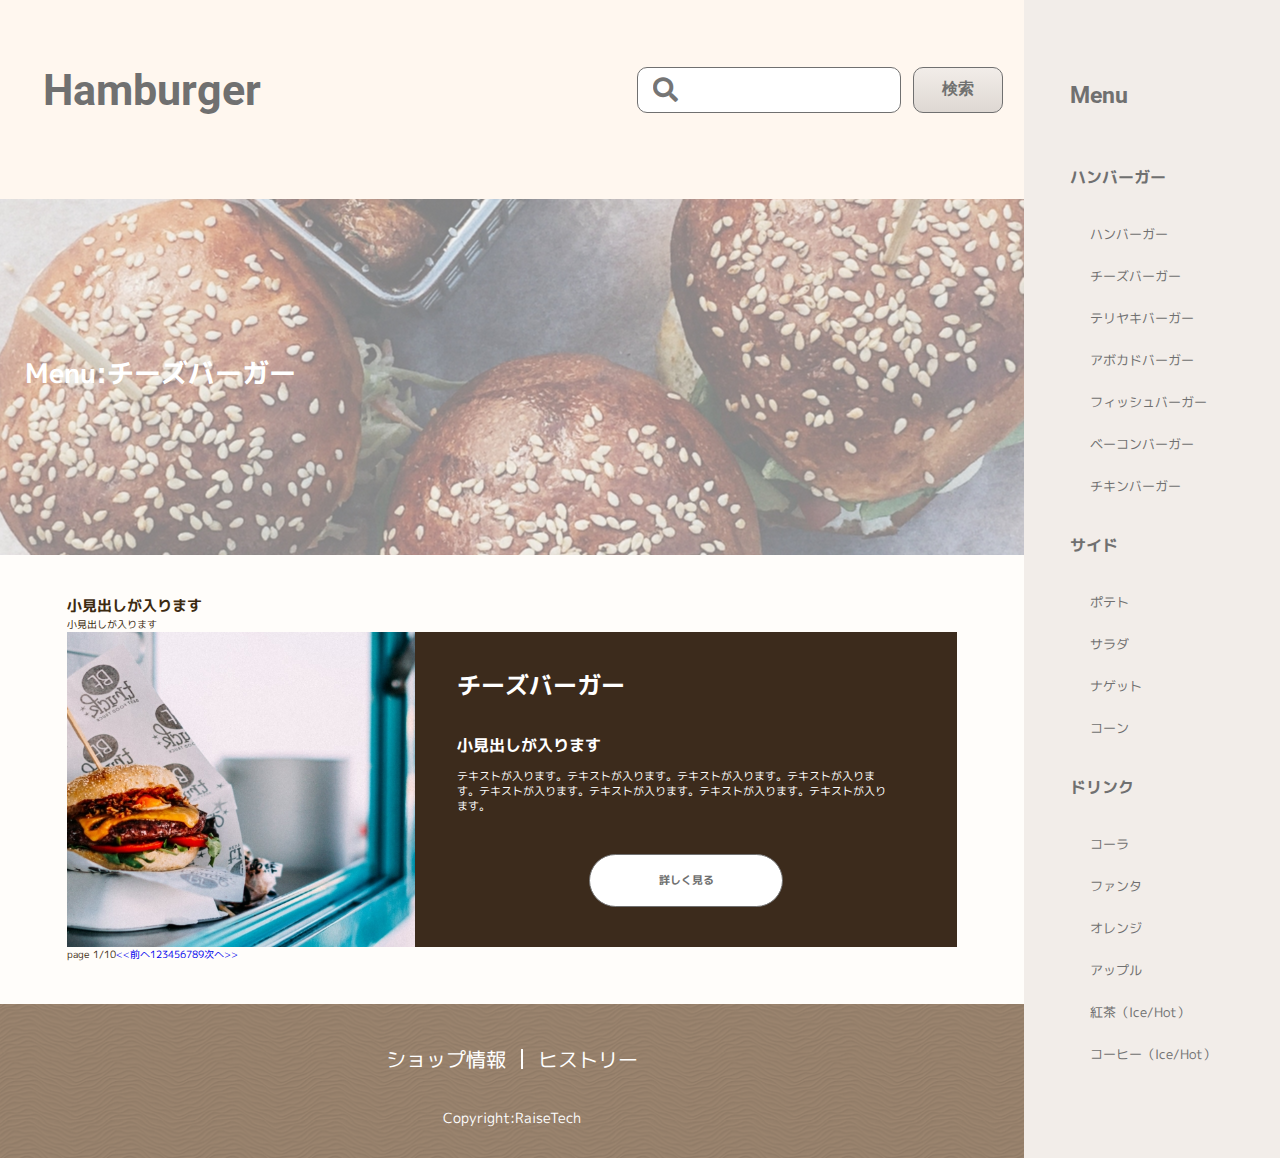
==== commit 94629cc0: "card" ====
--- a/archive.html
+++ b/archive.html
@@ -33,13 +33,13 @@
         <!-- ----------------------------------カード構成の検討--------------------------------------------------- -->
         <li class="p-archive__list">
           <figure class="l-card p-card">
-            <img src="/images/card.jpg" alt="チーズバーガー" class="l-card__img c-img">
+            <img src="/images/card__img.jpg" alt="チーズバーガー" class="l-card__img c-img">
             <div class="l-card__body p-card__body">
               <h3 class="p-card__body__headline">チーズバーガー</h3>
               <h4 class="p-card__body__subheadline">小見出しが入ります</h4>
-              <figcaption class="p-card__body__txt">テキストが入ります。テキストが入ります。テキストが入ります。テキストが入ります。テキストが入ります。テキストが入ります。テキストが入ります。テキストが入ります。</figcaption>
+              <figcaption class="p-card__body__description">テキストが入ります。テキストが入ります。テキストが入ります。テキストが入ります。テキストが入ります。テキストが入ります。テキストが入ります。テキストが入ります。</figcaption>
             </div><!-- /l-card__body p-card__body -->
-            <div class="l-card__detail p-card__detail">
+            <div class="l-card__btnarea p-card__btnarea">
               <button class="c-btn--detail">詳しく見る</button>
             </div><!-- /l-card__detail p-card__detail -->
           </figure><!-- /l-card p-card -->
--- a/css/style.css
+++ b/css/style.css
@@ -413,7 +413,7 @@
   grid-column: 1/2;
 }
 
-.l-card__detail {
+.l-card__btnarea {
   grid-row: 3/4;
   grid-column: 1/2;
 }
@@ -431,7 +431,7 @@
     grid-row: 1/2;
     grid-column: 2/3;
   }
-  .l-card__detail {
+  .l-card__btnarea {
     grid-row: 2/3;
     grid-column: 2/3;
   }
@@ -480,6 +480,7 @@
 /* ボタン　コンポーネント */
 .c-btn, .c-btn--search, .c-btn--detail {
   display: block;
+  font-weight: 700;
 }
 
 .c-btn--search {
@@ -490,9 +491,7 @@
 }
 
 .c-btn--detail {
-  border-radius: 10px;
-  border: 1px solid #707070;
-  height: 46px;
+  border-radius: 50px;
   background: #fff;
 }
 
@@ -562,6 +561,13 @@
 .c-copyright {
   color: #fff;
   font-size: 1.4rem;
+}
+
+/* カードコンポーネント */
+.c-img {
+  object-fit: cover;
+  width: 100%;
+  height: 100%;
 }
 
 /* ページネーション　コンポーネント */
@@ -665,6 +671,7 @@
 .p-search .c-btn--search {
   width: 78px;
   font-size: 16px;
+  color: #707070;
 }
 
 .p-search .c-btn--search:active {
@@ -1038,21 +1045,102 @@
 /* カード　プロジェクト */
 .p-card {
   background-color: #3C2B1C;
-}
-
-.p-card .c-img {
-  object-fit: cover;
-  width: 100%;
+  color: #fff;
 }
 
 .p-card__body {
-  color: #fff;
-}
-
-.p-card__detail {
+  padding: 31.5px 73.1px 17px 40px;
+}
+
+@media screen and (min-width: 768px) {
+  .p-card__body {
+    padding: 30px 59px 34.7px 45px;
+  }
+}
+
+@media screen and (min-width: 1201px) {
+  .p-card__body {
+    padding-top: calc(53 * clamp(375px, 100vw, 1920px) / 1920);
+    padding-right: calc(104 * clamp(375px, 100vw, 1920px) / 1920);
+    padding-left: calc(63 * clamp(375px, 100vw, 1920px) / 1920);
+    padding-bottom: calc(60 * clamp(375px, 100vw, 1920px) / 1920);
+  }
+}
+
+.p-card__body__headline {
+  font-weight: 700;
+  font-size: 2rem;
+}
+
+@media screen and (min-width: 1201px) {
+  .p-card__body__headline {
+    font-size: calc(36 * clamp(375px, 100vw, 1920px) / 1920);
+  }
+}
+
+.p-card__body__subheadline {
+  font-weight: 700;
+  font-size: 1.6rem;
+}
+
+@media screen and (min-width: 1201px) {
+  .p-card__body__subheadline {
+    font-size: calc(24 * clamp(375px, 100vw, 1920px) / 1920);
+  }
+}
+
+.p-card__body__description {
+  word-wrap: break-word;
+  font-size: 1.6rem;
+}
+
+@media screen and (min-width: 1201px) {
+  .p-card__body__description {
+    font-size: calc(16 * clamp(375px, 100vw, 1920px) / 1920);
+  }
+}
+
+.p-card__btnarea {
   display: flex;
   justify-content: center;
   align-items: center;
+  padding-bottom: 43.7px;
+}
+
+@media screen and (min-width: 768px) {
+  .p-card__btnarea {
+    padding-bottom: 40px;
+  }
+}
+
+@media screen and (min-width: 1201px) {
+  .p-card__btnarea {
+    padding-bottom: calc(60 * clamp(375px, 100vw, 1920px) / 1920);
+  }
+}
+
+.p-card__btnarea .c-btn--detail {
+  color: #707070;
+  border: 1px solid #707070;
+  font-size: 1.6rem;
+  width: 163.16px;
+  padding-top: 10px;
+  padding-bottom: 10.5px;
+}
+
+.p-card__btnarea .c-btn--detail:hover {
+  color: #fff;
+  background: #707070;
+  border: 1px solid #fff;
+}
+
+@media screen and (min-width: 1201px) {
+  .p-card__btnarea .c-btn--detail {
+    font-size: calc(16 * clamp(375px, 100vw, 1920px) / 1920);
+    width: calc(292 * clamp(375px, 100vw, 1920px) / 1920);
+    padding-top: calc(27 * clamp(375px, 100vw, 1920px) / 1920);
+    padding-bottom: calc(27 * clamp(375px, 100vw, 1920px) / 1920);
+  }
 }
 
 /* サイドバー　プロジェクト */
@@ -1235,12 +1323,26 @@
   }
 }
 
-/*
-.c-headline + .p-sidebar__nav {
-  @include mq (pc) {
-    margin-top: 85px;
-  }
-} */
+.p-card__body__headline + .p-card__body__subheadline {
+  margin-top: 24px;
+}
+
+@media screen and (min-width: 1201px) {
+  .p-card__body__headline + .p-card__body__subheadline {
+    margin-top: calc(47 * clamp(375px, 100vw, 1920px) / 1920);
+  }
+}
+
+.p-card__body__subheadline + .p-card__body__description {
+  margin-top: 10px;
+}
+
+@media screen and (min-width: 1201px) {
+  .p-card__body__subheadline + .p-card__body__description {
+    margin-top: calc(17 * clamp(375px, 100vw, 1920px) / 1920);
+  }
+}
+
 /* 隣接セレクタ マージンレフト ユーティリティ */
 .p-footer__menu__list + .c-line, .p-footer__menu__list + .c-line--vertical {
   margin-left: 15px;
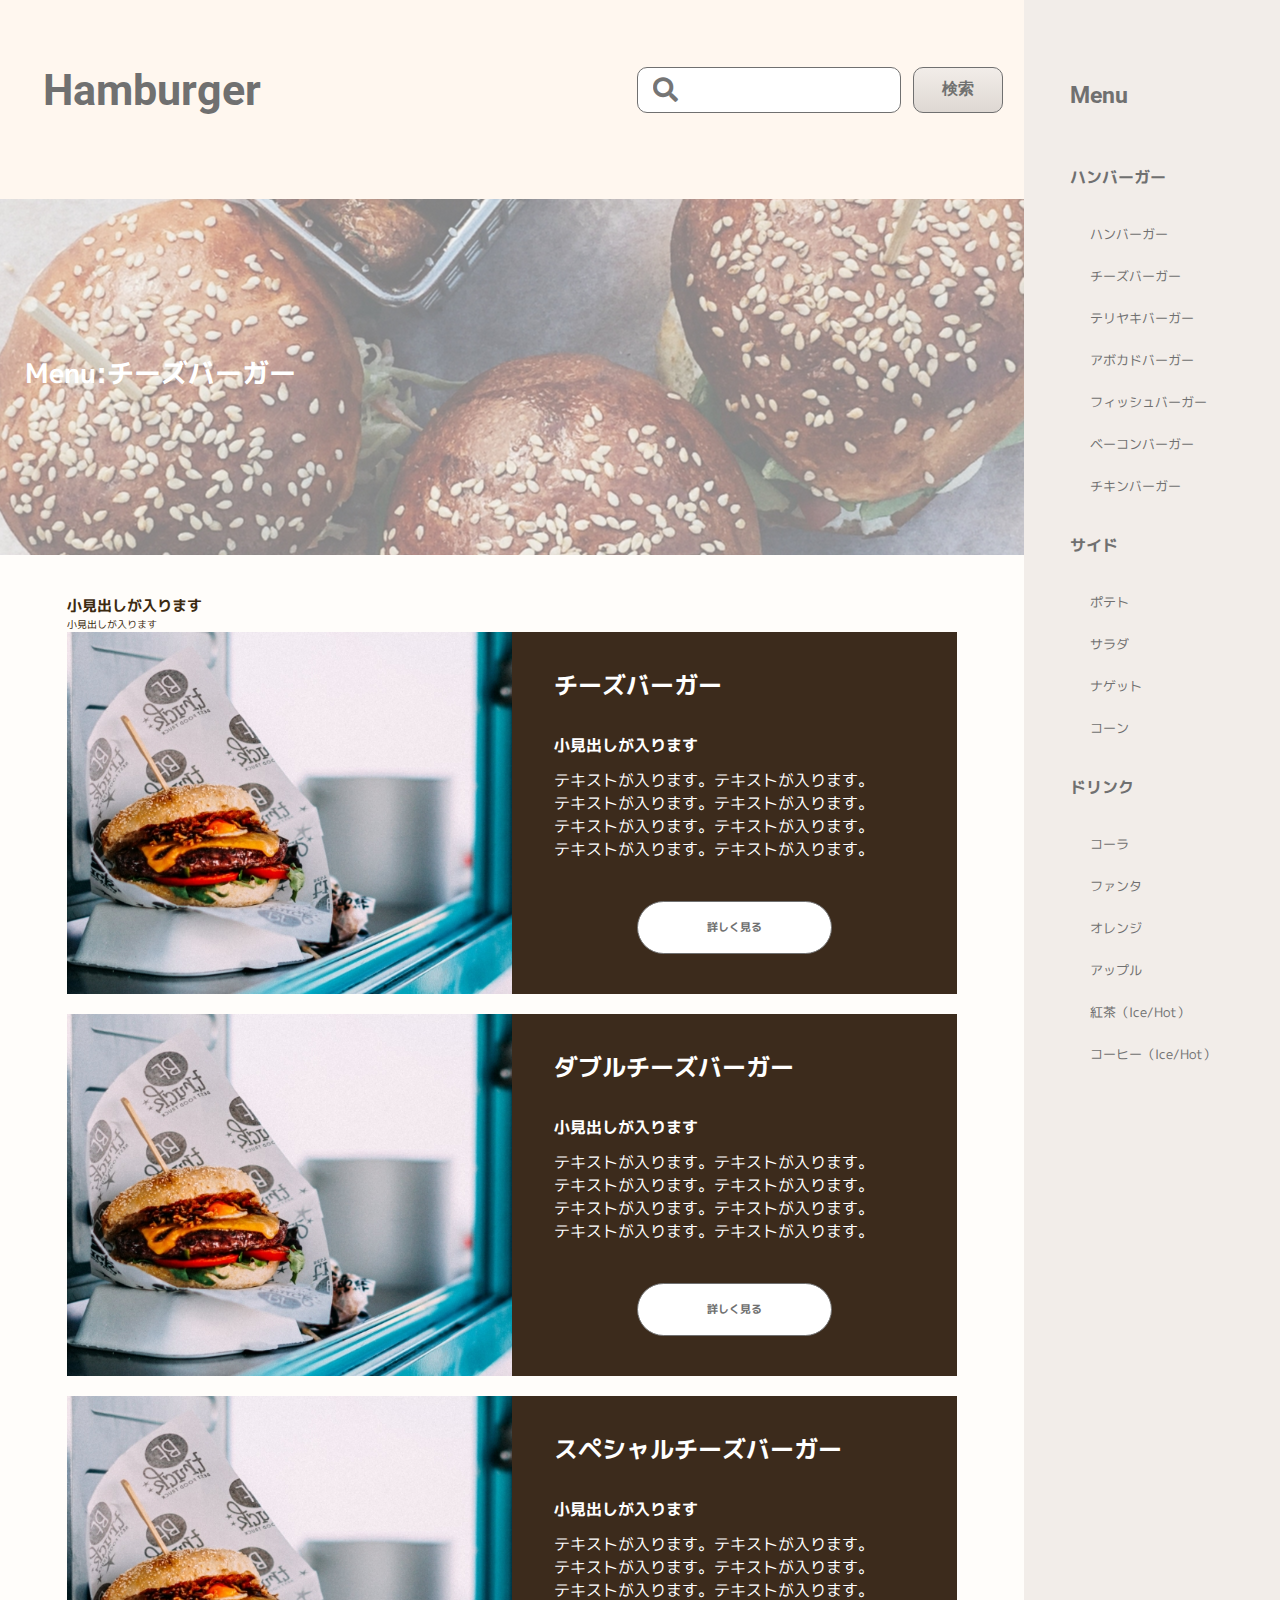
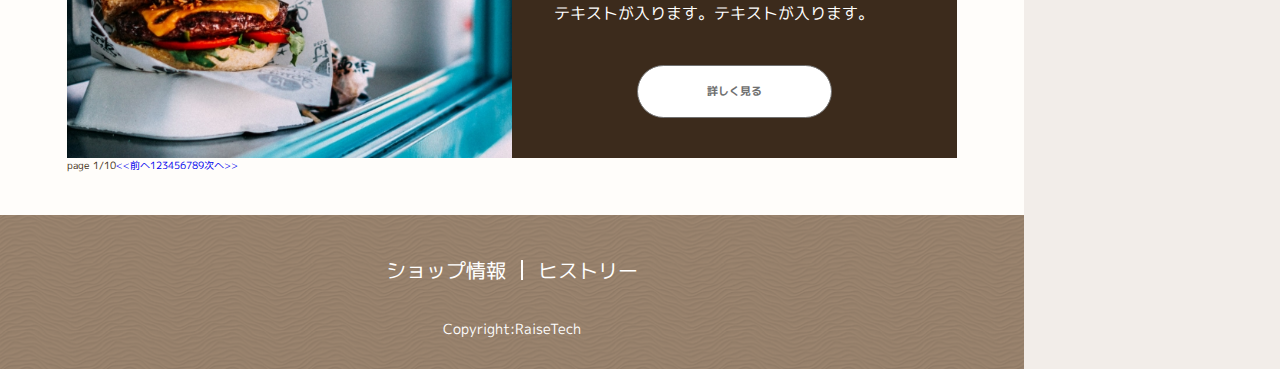
==== commit c9306ad3: "card mt" ====
--- a/archive.html
+++ b/archive.html
@@ -28,9 +28,6 @@
       <h2 class="p-main__body__headline">小見出しが入ります</h2>
       <p class="p-main__body__txt">小見出しが入ります</p>
       <ul class="p-archive">
-        
-
-        <!-- ----------------------------------カード構成の検討--------------------------------------------------- -->
         <li class="p-archive__list">
           <figure class="l-card p-card">
             <img src="/images/card__img.jpg" alt="チーズバーガー" class="l-card__img c-img">
@@ -44,9 +41,31 @@
             </div><!-- /l-card__detail p-card__detail -->
           </figure><!-- /l-card p-card -->
         </li><!-- /p-archive__list -->
-        <!-- ---------------------------------/カード構成の検討--------------------------------------------------- -->
-
-
+        <li class="p-archive__list">
+          <figure class="l-card p-card">
+            <img src="/images/card__img.jpg" alt="ダブルチーズバーガー" class="l-card__img c-img">
+            <div class="l-card__body p-card__body">
+              <h3 class="p-card__body__headline">ダブルチーズバーガー</h3>
+              <h4 class="p-card__body__subheadline">小見出しが入ります</h4>
+              <figcaption class="p-card__body__description">テキストが入ります。テキストが入ります。テキストが入ります。テキストが入ります。テキストが入ります。テキストが入ります。テキストが入ります。テキストが入ります。</figcaption>
+            </div><!-- /l-card__body p-card__body -->
+            <div class="l-card__btnarea p-card__btnarea">
+              <button class="c-btn--detail">詳しく見る</button>
+            </div><!-- /l-card__detail p-card__detail -->
+          </figure><!-- /l-card p-card -->
+        </li><!-- /p-archive__list --><li class="p-archive__list">
+          <figure class="l-card p-card">
+            <img src="/images/card__img.jpg" alt="スペシャルチーズバーガー" class="l-card__img c-img">
+            <div class="l-card__body p-card__body">
+              <h3 class="p-card__body__headline">スペシャルチーズバーガー</h3>
+              <h4 class="p-card__body__subheadline">小見出しが入ります</h4>
+              <figcaption class="p-card__body__description">テキストが入ります。テキストが入ります。テキストが入ります。テキストが入ります。テキストが入ります。テキストが入ります。テキストが入ります。テキストが入ります。</figcaption>
+            </div><!-- /l-card__body p-card__body -->
+            <div class="l-card__btnarea p-card__btnarea">
+              <button class="c-btn--detail">詳しく見る</button>
+            </div><!-- /l-card__detail p-card__detail -->
+          </figure><!-- /l-card p-card -->
+        </li><!-- /p-archive__list -->
       </ul><!-- /p-archive -->
 
 
--- a/css/style.css
+++ b/css/style.css
@@ -421,7 +421,7 @@
 @media screen and (min-width: 768px) {
   .l-card {
     grid-template-rows: auto auto;
-    grid-template-columns: auto auto;
+    grid-template-columns: 1fr 1fr;
   }
   .l-card__img {
     grid-row: 1/3;
@@ -1048,6 +1048,10 @@
   color: #fff;
 }
 
+.p-card .c-img {
+  object-position: left top;
+}
+
 .p-card__body {
   padding: 31.5px 73.1px 17px 40px;
 }
@@ -1092,12 +1096,6 @@
 .p-card__body__description {
   word-wrap: break-word;
   font-size: 1.6rem;
-}
-
-@media screen and (min-width: 1201px) {
-  .p-card__body__description {
-    font-size: calc(16 * clamp(375px, 100vw, 1920px) / 1920);
-  }
 }
 
 .p-card__btnarea {
@@ -1343,6 +1341,22 @@
   }
 }
 
+.p-archive__list + .p-archive__list {
+  margin-top: 20.9px;
+}
+
+@media screen and (min-width: 768px) {
+  .p-archive__list + .p-archive__list {
+    margin-top: 20.5px;
+  }
+}
+
+@media screen and (min-width: 1201px) {
+  .p-archive__list + .p-archive__list {
+    margin-top: calc(30 * clamp(375px, 100vw, 1920px) / 1920);
+  }
+}
+
 /* 隣接セレクタ マージンレフト ユーティリティ */
 .p-footer__menu__list + .c-line, .p-footer__menu__list + .c-line--vertical {
   margin-left: 15px;
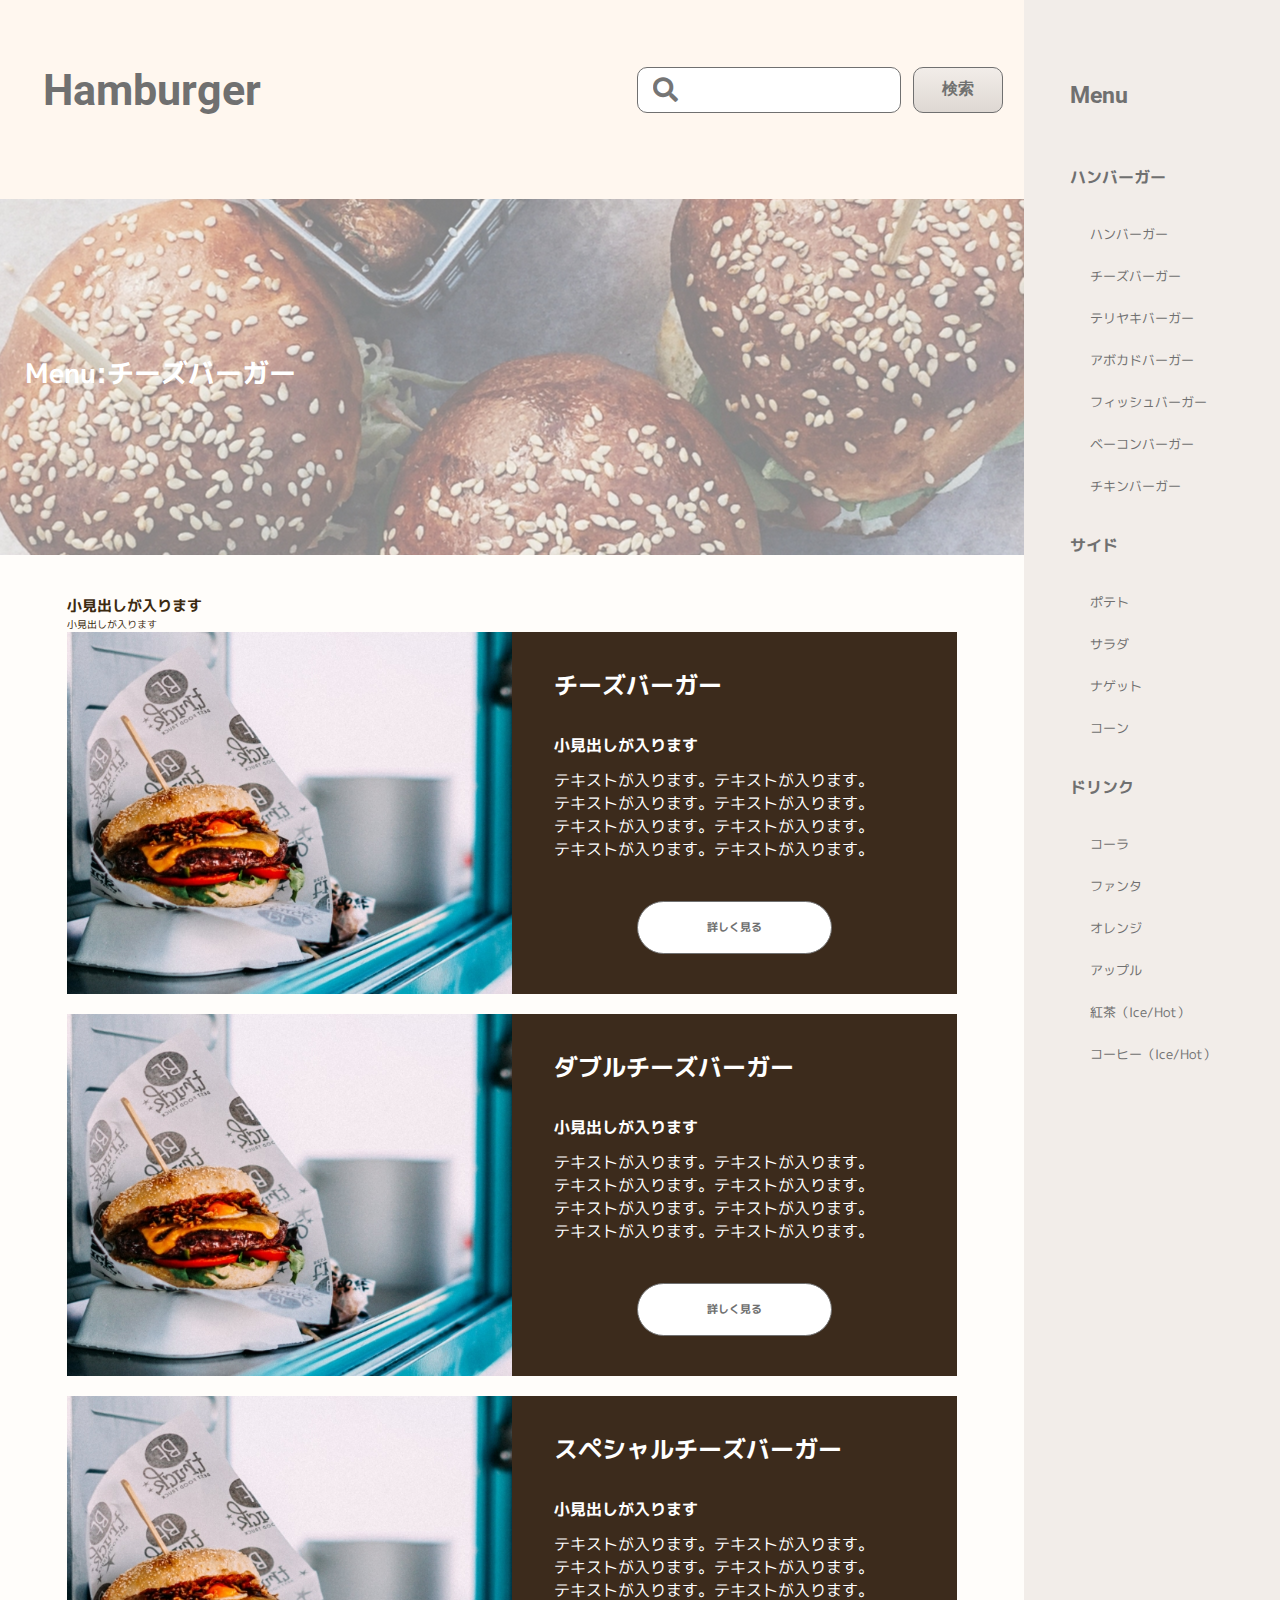
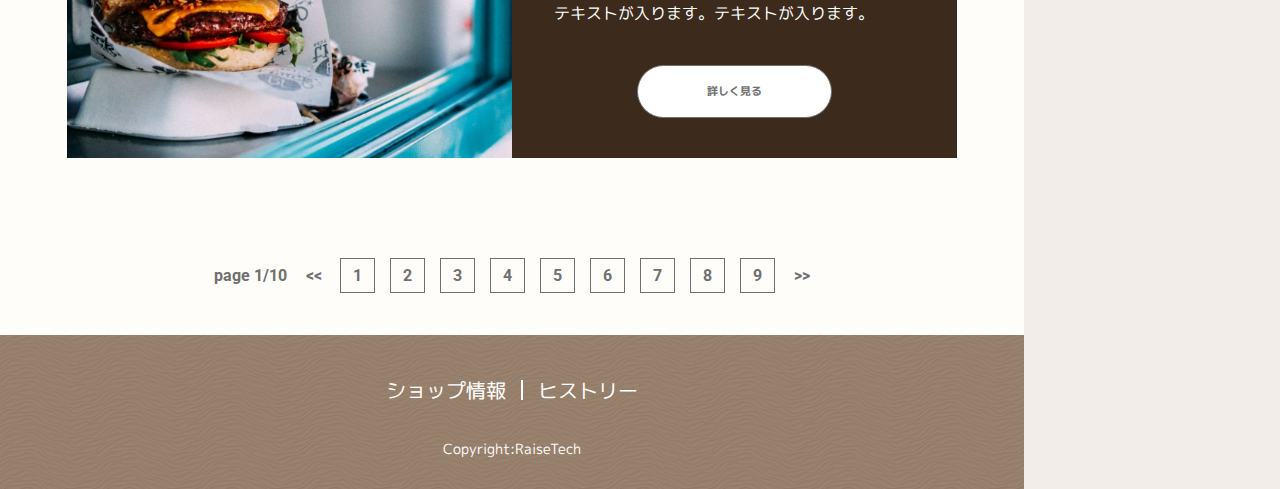
==== commit 0ae9f98f: "pagination ml" ====
--- a/archive.html
+++ b/archive.html
@@ -67,28 +67,20 @@
           </figure><!-- /l-card p-card -->
         </li><!-- /p-archive__list -->
       </ul><!-- /p-archive -->
-
-
-      <!-- --------------------------ページネーション構成の検討--------------------------------------------------- -->
       <ul class="c-pagination">
         <li class="c-pagination__current">page 1/10</li>
-        <li class="c-pagination__list--mark"><a href="#" class="c-link"><<</a></li>
-        <li class="c-pagination__list"><a href="#" class="c-link">前へ</a></li>
-        <li class="c-pagination__list--number"><a href="#" class="c-link">1</a></li>
-        <li class="c-pagination__list--number"><a href="#" class="c-link">2</a></li>
-        <li class="c-pagination__list--number"><a href="#" class="c-link">3</a></li>
-        <li class="c-pagination__list--number"><a href="#" class="c-link">4</a></li>
-        <li class="c-pagination__list--number"><a href="#" class="c-link">5</a></li>
-        <li class="c-pagination__list--number"><a href="#" class="c-link">6</a></li>
-        <li class="c-pagination__list--number"><a href="#" class="c-link">7</a></li>
-        <li class="c-pagination__list--number"><a href="#" class="c-link">8</a></li>
-        <li class="c-pagination__list--number"><a href="#" class="c-link">9</a></li>
-        <li class="c-pagination__list"><a href="#" class="c-link">次へ</a></li>
-        <li class="c-pagination__list--mark"><a href="#" class="c-link">>></a></li>
+        <li class="c-pagination__prev"><a href="#" class="c-link"><<</a></li>
+        <li class="c-pagination__number"><a href="#" class="c-link">1</a></li>
+        <li class="c-pagination__number"><a href="#" class="c-link">2</a></li>
+        <li class="c-pagination__number"><a href="#" class="c-link">3</a></li>
+        <li class="c-pagination__number"><a href="#" class="c-link">4</a></li>
+        <li class="c-pagination__number"><a href="#" class="c-link">5</a></li>
+        <li class="c-pagination__number"><a href="#" class="c-link">6</a></li>
+        <li class="c-pagination__number"><a href="#" class="c-link">7</a></li>
+        <li class="c-pagination__number"><a href="#" class="c-link">8</a></li>
+        <li class="c-pagination__number"><a href="#" class="c-link">9</a></li>
+        <li class="c-pagination__next"><a href="#" class="c-link">>></a></li>
       </ul><!-- /c-pagination -->
-      <!-- -------------------------/ページネーション構成の検討--------------------------------------------------- -->
-
-
     </article><!-- /p-main__body--archive -->
   </main>
   <div class="c-overlay js-sidebar"></div>
--- a/css/style.css
+++ b/css/style.css
@@ -572,7 +572,94 @@
 
 /* ページネーション　コンポーネント */
 .c-pagination {
+  font-family: "Roboto", sans-serif;
+  color: #707070;
+  font-weight: 700;
+  font-size: 1.6rem;
   display: flex;
+  justify-content: space-between;
+  align-items: center;
+}
+
+@media screen and (min-width: 768px) {
+  .c-pagination {
+    justify-content: center;
+  }
+}
+
+.c-pagination__current {
+  display: none;
+}
+
+@media screen and (min-width: 768px) {
+  .c-pagination__current {
+    display: block;
+  }
+}
+
+.c-pagination__prev .c-link {
+  color: #707070;
+}
+
+.c-pagination__prev .c-link:hover {
+  color: silver;
+}
+
+.c-pagination__prev::after {
+  content: "前へ";
+  margin-left: 8.2px;
+}
+
+@media screen and (min-width: 768px) {
+  .c-pagination__prev::after {
+    display: none;
+  }
+}
+
+.c-pagination__next .c-link {
+  color: #707070;
+}
+
+.c-pagination__next .c-link:hover {
+  color: silver;
+}
+
+.c-pagination__next::before {
+  content: "次へ";
+  margin-right: 7.3px;
+}
+
+@media screen and (min-width: 768px) {
+  .c-pagination__next::before {
+    display: none;
+  }
+}
+
+.c-pagination__number {
+  display: none;
+}
+
+.c-pagination__number .c-link {
+  color: #707070;
+  display: flex;
+  width: 100%;
+  height: 100%;
+  justify-content: center;
+  align-items: center;
+}
+
+.c-pagination__number .c-link:hover {
+  color: #fff;
+  background-color: #3C2B1C;
+}
+
+@media screen and (min-width: 768px) {
+  .c-pagination__number {
+    display: block;
+    width: 35px;
+    height: 35px;
+    border: 1px solid #707070;
+  }
 }
 
 /* ヘッダー プロジェクト */
@@ -1357,6 +1444,22 @@
   }
 }
 
+.p-archive + .c-pagination {
+  margin-top: 69.9px;
+}
+
+@media screen and (min-width: 768px) {
+  .p-archive + .c-pagination {
+    margin-top: 105.5px;
+  }
+}
+
+@media screen and (min-width: 1201px) {
+  .p-archive + .c-pagination {
+    margin-top: calc(150 * clamp(375px, 100vw, 1920px) / 1920);
+  }
+}
+
 /* 隣接セレクタ マージンレフト ユーティリティ */
 .p-footer__menu__list + .c-line, .p-footer__menu__list + .c-line--vertical {
   margin-left: 15px;
@@ -1369,4 +1472,20 @@
 .c-searchbox + .c-btn--search, .c-searchbox--icon + .c-btn--search {
   margin-left: 12px;
 }
+
+.c-pagination__current + .c-pagination__prev {
+  margin-left: 19.3px;
+}
+
+.c-pagination__prev + .c-pagination__number {
+  margin-left: 17.2px;
+}
+
+.c-pagination__number + .c-pagination__number {
+  margin-left: 15px;
+}
+
+.c-pagination__number + .c-pagination__next {
+  margin-left: 19.3px;
+}
 /*# sourceMappingURL=style.css.map */